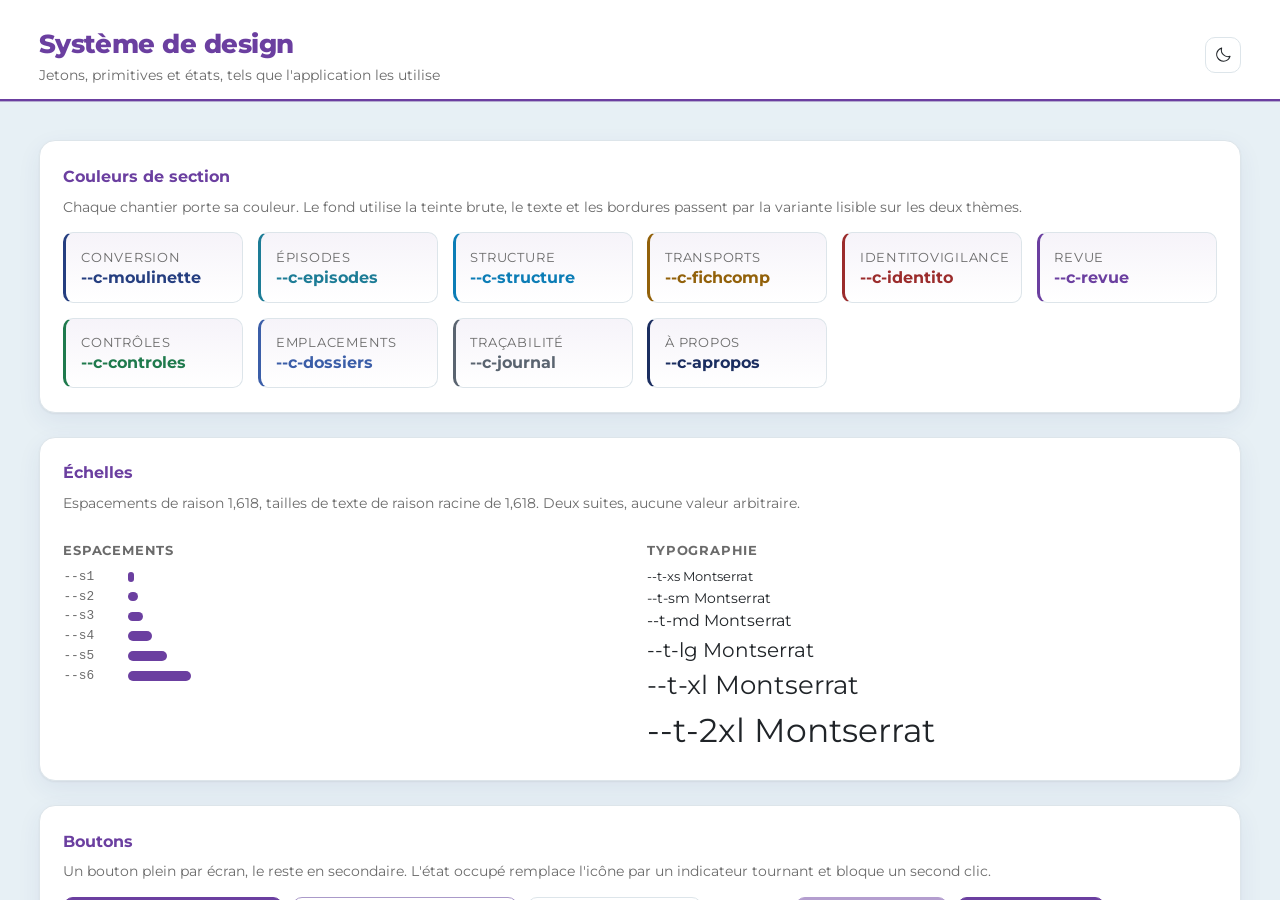
==== web/systeme.html @ 63eab182 "feat(design): design system, living style guide and fresh screenshots - web/systeme.html renders eve" ====
<!DOCTYPE html>
<html lang="fr">

<head>
  <meta charset="UTF-8">
  <meta name="viewport" content="width=device-width, initial-scale=1">
  <title>Système de design - Pinel</title>
  <!--
    Page vivante du système : elle charge les mêmes feuilles de style que
    l'application, jamais une copie. Un composant qui change ici a changé pour
    de bon, et un écart se voit tout de suite. Elle n'est liée depuis aucun
    écran : c'est une référence pour qui travaille sur l'interface.
  -->
  <link rel="stylesheet" href="fonts/fonts.css">
  <link rel="stylesheet" href="css/jetons.css">
  <link rel="stylesheet" href="css/mise-en-page.css">
  <link rel="stylesheet" href="css/composants.css">
  <link rel="stylesheet" href="css/accents.css">
  <link rel="stylesheet" href="css/accessibilite.css">
  <link rel="icon" href="icons/favicon.png">
  <script src="js/theme.js"></script>
</head>

<body>
  <div class="app" data-accent="revue">
    <main class="main" id="contenu-principal" tabindex="-1">
      <header class="topbar">
        <div>
          <h2>Système de design</h2>
          <p>Jetons, primitives et états, tels que l'application les utilise</p>
        </div>
        <div class="spacer"></div>
        <button class="icon-btn" id="btn-theme" type="button" aria-label="Changer de thème"><span class="i" data-icon="moon"></span></button>
      </header>

      <section class="view stack">
        <div class="card">
          <h3>Couleurs de section</h3>
          <p class="hint">Chaque chantier porte sa couleur. Le fond utilise la teinte brute, le texte et les bordures passent par la variante lisible sur les deux thèmes.</p>
          <div class="grid cols-4" id="palette"></div>
        </div>

        <div class="card">
          <h3>Échelles</h3>
          <p class="hint">Espacements de raison 1,618, tailles de texte de raison racine de 1,618. Deux suites, aucune valeur arbitraire.</p>
          <div class="grid cols-2">
            <div id="espacements"></div>
            <div id="typographie"></div>
          </div>
        </div>

        <div class="card">
          <h3>Boutons</h3>
          <p class="hint">Un bouton plein par écran, le reste en secondaire. L'état occupé remplace l'icône par un indicateur tournant et bloque un second clic.</p>
          <div class="row">
            <button class="btn" type="button"><span class="i" data-icon="lightning"></span> Action principale</button>
            <button class="btn secondary" type="button"><span class="i" data-icon="magnifying-glass"></span> Action secondaire</button>
            <button class="btn ghost" type="button">Action discrète</button>
            <button class="btn small" type="button">Petite</button>
            <button class="btn" type="button" disabled>Indisponible</button>
            <button class="btn" type="button" aria-busy="true" disabled><span class="i" data-icon="lightning"></span> En cours</button>
            <button class="icon-btn" type="button" aria-label="Exemple"><span class="i" data-icon="sun"></span></button>
          </div>
        </div>

        <div class="card">
          <h3>Champs</h3>
          <p class="hint">Une étiquette au-dessus de sa saisie, la saisie prend la largeur offerte. Aucune largeur posée au cas par cas.</p>
          <div class="grid cols-3">
            <div class="field">
              <label class="field-label" for="demo-texte">Texte</label>
              <input type="text" id="demo-texte" placeholder="Exemple">
            </div>
            <div class="field">
              <label class="field-label" for="demo-liste">Liste</label>
              <select id="demo-liste"><option>Premier choix</option><option>Second choix</option></select>
            </div>
            <div class="field">
              <label class="field-label" for="demo-nombre">Nombre</label>
              <input type="number" id="demo-nombre" class="narrow" value="0" min="0">
            </div>
          </div>
          <div class="row mt-3">
            <label class="check"><input type="checkbox" checked> Case cochée</label>
            <label class="check"><input type="checkbox"> Case décochée</label>
          </div>
        </div>

        <div class="card">
          <h3>Compteurs</h3>
          <div class="grid cols-4" id="kpi-demo"></div>
        </div>

        <div class="card">
          <h3>Tableau</h3>
          <p class="hint">En-tête collant, hauteur bornée, chiffres alignés à droite en chasse fixe.</p>
          <div class="table-wrap">
            <table>
              <thead><tr><th>Format</th><th>État</th><th class="num">Lignes</th><th>Chemin</th></tr></thead>
              <tbody>
                <tr><td>RPS</td><td><span class="badge ok">reconnu</span></td><td class="num">5 089</td><td class="path">D:\PMSI\M09\rps.txt</td></tr>
                <tr><td>RAA</td><td><span class="badge ok">reconnu</span></td><td class="num">89 505</td><td class="path">D:\PMSI\M09\raa.txt</td></tr>
                <tr><td>INCONNU</td><td><span class="badge warn">non reconnu</span></td><td class="num">142</td><td class="path">D:\PMSI\M09\divers.txt</td></tr>
              </tbody>
            </table>
          </div>
        </div>

        <div class="card">
          <h3>Messages</h3>
          <div class="stack">
            <div class="note">Information : ce que l'application vient de faire, ou ce qu'elle attend.</div>
            <div class="note warn">Avertissement : la transmission passera, mais quelque chose mérite un regard.</div>
            <div class="empty">État vide : ce qui manque, et le geste qui le remplit.</div>
          </div>
          <div class="row mt-3">
            <button class="btn secondary" id="btn-toast" type="button">Notification</button>
            <button class="btn ghost" id="btn-toast-erreur" type="button">Notification d'erreur</button>
          </div>
        </div>
      </section>
    </main>
  </div>

  <div class="toast" id="toast" role="status" aria-live="polite" hidden></div>

  <script src="js/core-dom.js"></script>
  <script>
    (function () {
      'use strict';
      var dom = window.Pinel.dom;

      var SECTIONS = [
        ['moulinette', 'Conversion'], ['episodes', 'Épisodes'], ['structure', 'Structure'],
        ['fichcomp', 'Transports'], ['identito', 'Identitovigilance'], ['revue', 'Revue'],
        ['controles', 'Contrôles'], ['dossiers', 'Emplacements'], ['journal', 'Traçabilité'], ['apropos', 'À propos']
      ];

      document.getElementById('palette').innerHTML = SECTIONS.map(function (s) {
        return '<div class="kpi" style="border-left-color: var(--c-' + s[0] + ')">' +
          '<div class="label">' + s[1] + '</div>' +
          '<div class="value" style="color: var(--c-' + s[0] + '-ink); font-size: var(--t-md)">--c-' + s[0] + '</div></div>';
      }).join('');

      document.getElementById('espacements').innerHTML = '<p class="field-label">Espacements</p>' +
        [1, 2, 3, 4, 5, 6].map(function (n) {
          return '<div class="row"><span class="path" style="width:3.5rem">--s' + n + '</span>' +
            '<span style="height:.6rem;width:var(--s' + n + ');background:var(--accent);border-radius:99px"></span></div>';
        }).join('');

      document.getElementById('typographie').innerHTML = '<p class="field-label">Typographie</p>' +
        ['xs', 'sm', 'md', 'lg', 'xl', '2xl'].map(function (t) {
          return '<div style="font-size:var(--t-' + t + ')">--t-' + t + ' Montserrat</div>';
        }).join('');

      dom.kpis('kpi-demo', [['Fichiers', 12], ['Lignes lues', '89 505'], ['IPP uniques', '5 210'], ['Conflits', 0]]);

      document.getElementById('btn-toast').addEventListener('click', function () {
        dom.toast('Traitement terminé : 89 505 lignes.');
      });
      document.getElementById('btn-toast-erreur').addEventListener('click', function () {
        dom.toast('Erreur : service local injoignable.', 'error');
      });

      dom.els('[data-icon]').forEach(function (node) { dom.paintIcon(node, node.getAttribute('data-icon')); });
      window.Pinel.theme.wire();
    })();
  </script>
</body>

</html>
---- web/fonts/fonts.css ----
/* latin-ext */
@font-face {
  font-family: 'Montserrat';
  font-style: normal;
  font-weight: 400;
  font-display: swap;
  src: url(montserrat-1e82e2bf.woff2) format('woff2');
  unicode-range: U+0100-02BA, U+02BD-02C5, U+02C7-02CC, U+02CE-02D7, U+02DD-02FF, U+0304, U+0308, U+0329, U+1D00-1DBF, U+1E00-1E9F, U+1EF2-1EFF, U+2020, U+20A0-20AB, U+20AD-20C0, U+2113, U+2C60-2C7F, U+A720-A7FF;
}
/* latin */
@font-face {
  font-family: 'Montserrat';
  font-style: normal;
  font-weight: 400;
  font-display: swap;
  src: url(montserrat-49e242af.woff2) format('woff2');
  unicode-range: U+0000-00FF, U+0131, U+0152-0153, U+02BB-02BC, U+02C6, U+02DA, U+02DC, U+0304, U+0308, U+0329, U+2000-206F, U+20AC, U+2122, U+2191, U+2193, U+2212, U+2215, U+FEFF, U+FFFD;
}
/* latin-ext */
@font-face {
  font-family: 'Montserrat';
  font-style: normal;
  font-weight: 500;
  font-display: swap;
  src: url(montserrat-1e82e2bf.woff2) format('woff2');
  unicode-range: U+0100-02BA, U+02BD-02C5, U+02C7-02CC, U+02CE-02D7, U+02DD-02FF, U+0304, U+0308, U+0329, U+1D00-1DBF, U+1E00-1E9F, U+1EF2-1EFF, U+2020, U+20A0-20AB, U+20AD-20C0, U+2113, U+2C60-2C7F, U+A720-A7FF;
}
/* latin */
@font-face {
  font-family: 'Montserrat';
  font-style: normal;
  font-weight: 500;
  font-display: swap;
  src: url(montserrat-49e242af.woff2) format('woff2');
  unicode-range: U+0000-00FF, U+0131, U+0152-0153, U+02BB-02BC, U+02C6, U+02DA, U+02DC, U+0304, U+0308, U+0329, U+2000-206F, U+20AC, U+2122, U+2191, U+2193, U+2212, U+2215, U+FEFF, U+FFFD;
}
/* latin-ext */
@font-face {
  font-family: 'Montserrat';
  font-style: normal;
  font-weight: 600;
  font-display: swap;
  src: url(montserrat-1e82e2bf.woff2) format('woff2');
  unicode-range: U+0100-02BA, U+02BD-02C5, U+02C7-02CC, U+02CE-02D7, U+02DD-02FF, U+0304, U+0308, U+0329, U+1D00-1DBF, U+1E00-1E9F, U+1EF2-1EFF, U+2020, U+20A0-20AB, U+20AD-20C0, U+2113, U+2C60-2C7F, U+A720-A7FF;
}
/* latin */
@font-face {
  font-family: 'Montserrat';
  font-style: normal;
  font-weight: 600;
  font-display: swap;
  src: url(montserrat-49e242af.woff2) format('woff2');
  unicode-range: U+0000-00FF, U+0131, U+0152-0153, U+02BB-02BC, U+02C6, U+02DA, U+02DC, U+0304, U+0308, U+0329, U+2000-206F, U+20AC, U+2122, U+2191, U+2193, U+2212, U+2215, U+FEFF, U+FFFD;
}
/* latin-ext */
@font-face {
  font-family: 'Montserrat';
  font-style: normal;
  font-weight: 700;
  font-display: swap;
  src: url(montserrat-1e82e2bf.woff2) format('woff2');
  unicode-range: U+0100-02BA, U+02BD-02C5, U+02C7-02CC, U+02CE-02D7, U+02DD-02FF, U+0304, U+0308, U+0329, U+1D00-1DBF, U+1E00-1E9F, U+1EF2-1EFF, U+2020, U+20A0-20AB, U+20AD-20C0, U+2113, U+2C60-2C7F, U+A720-A7FF;
}
/* latin */
@font-face {
  font-family: 'Montserrat';
  font-style: normal;
  font-weight: 700;
  font-display: swap;
  src: url(montserrat-49e242af.woff2) format('woff2');
  unicode-range: U+0000-00FF, U+0131, U+0152-0153, U+02BB-02BC, U+02C6, U+02DA, U+02DC, U+0304, U+0308, U+0329, U+2000-206F, U+20AC, U+2122, U+2191, U+2193, U+2212, U+2215, U+FEFF, U+FFFD;
}
/* latin-ext */
@font-face {
  font-family: 'Montserrat';
  font-style: normal;
  font-weight: 800;
  font-display: swap;
  src: url(montserrat-1e82e2bf.woff2) format('woff2');
  unicode-range: U+0100-02BA, U+02BD-02C5, U+02C7-02CC, U+02CE-02D7, U+02DD-02FF, U+0304, U+0308, U+0329, U+1D00-1DBF, U+1E00-1E9F, U+1EF2-1EFF, U+2020, U+20A0-20AB, U+20AD-20C0, U+2113, U+2C60-2C7F, U+A720-A7FF;
}
/* latin */
@font-face {
  font-family: 'Montserrat';
  font-style: normal;
  font-weight: 800;
  font-display: swap;
  src: url(montserrat-49e242af.woff2) format('woff2');
  unicode-range: U+0000-00FF, U+0131, U+0152-0153, U+02BB-02BC, U+02C6, U+02DA, U+02DC, U+0304, U+0308, U+0329, U+2000-206F, U+20AC, U+2122, U+2191, U+2193, U+2212, U+2215, U+FEFF, U+FFFD;
}
---- web/css/jetons.css ----
/*
 * Pinel - jetons de conception (couleurs, espacements, typographie).
 *
 * Aucun framework, aucun CDN : tout est servi depuis le poste, exigence des
 * stations DIM sans accès internet. Les espacements suivent une progression
 * fondée sur le nombre d'or (1,618), la typographie est Montserrat, en une
 * seule famille, avec des chiffres tabulaires pour les valeurs.
 *
 * Les couleurs de texte qui doivent rester lisibles sur les deux thèmes
 * (clair et sombre) passent par une variante "-ink", vérifiée au ratio de
 * contraste WCAG AA. La variante de base reste inchangée : elle sert aux
 * fonds (boutons, badges), la variante "-ink" sert au texte et aux bordures
 * porteuses de sens.
 */

:root {
  /* Palette relevée sur le site institutionnel du GHT Psy Sud Paris :
     bleu #253E80, bleu clair #0C7DB6, teal #1D7C96, fond bleuté #E7F0F5,
     texte #202428, ocre #FCC764. */
  --navy: #253e80;
  --navy-dark: #1b2e60;
  --teal: #1d7c96;
  --sky: #0c7db6;
  --ocre: #fcc764;
  --warning: #92610a;
  --ink: #202428;
  --muted: #6b6b6b;
  --line: #dde5ea;
  --surface: #ffffff;
  --canvas: #e7f0f5;
  --shadow: 0 1px 2px rgba(32, 36, 40, .06), 0 8px 24px rgba(37, 62, 128, .07);

  /* Bordure des champs de saisie, distincte du filet --line : un champ a
     besoin d'un contour repérable (ratio non textuel >= 3:1) même quand rien
     ne le distingue par la couleur de fond. */
  --field-border: #748290;

  /* Couleur d'anneau de focus, unique pour toute l'application : un repère
     stable aide plus qu'un anneau qui change de teinte à chaque écran. */
  --focus: var(--teal-ink);

  /* La notification (toast) garde le même contraste fort quel que soit le
     thème de la page : elle ne suit pas --ink/--canvas. */
  --toast-bg: #202428;
  --toast-ink: #e7f0f5;
  --toast-ok: #7fd1c4;
  --toast-error: #f5a3a3;

  /* Variantes "-ink" des couleurs de statut générique, indépendantes des
     couleurs de section. --teal-ink est assombri par rapport à --teal : sur
     le fond teinté d'un badge, --teal brut ne tient que 4,00:1. */
  --teal-ink: #196980;
  --warning-ink: #835709;

  /* Échelle d'espacement, raison phi. */
  --s1: 0.35rem;
  --s2: 0.57rem;
  --s3: 0.92rem;
  --s4: 1.49rem;
  --s5: 2.41rem;
  --s6: 3.90rem;

  /* Échelle typographique, raison racine de phi, calée sur 16 px de texte
     courant. Elle partait de 0,72 rem, soit 11,5 px sur les mentions, les
     chemins et les en-têtes de tableau : trop fin pour une station de travail
     hospitalière, où l'on lit des colonnes de chiffres toute la journée. */
  --t-xs: 0.80rem;
  --t-sm: 0.89rem;
  --t-md: 1.00rem;
  --t-lg: 1.27rem;
  --t-xl: 1.62rem;
  --t-2xl: 2.06rem;

  /* Pile à chasse fixe des chemins, du journal et des identifiants : polices
     système Windows, présentes sur tout poste du GHT, rien à embarquer. */
  --font-mono: Consolas, "Cascadia Mono", "Courier New", monospace;

  --ease-out: cubic-bezier(.2, .8, .2, 1);
  --dur: .18s;

  --radius: 10px;
  --radius-lg: 16px;
  --sidebar: 16.2rem;

  /* Une couleur par chantier : la barre de titre, les icônes de navigation
     et les compteurs prennent la teinte de la section ouverte, ce qui situe
     l'utilisateur d'un coup d'œil. */
  --c-moulinette: #253e80;
  --c-episodes: #1d7c96;
  --c-structure: #0c7db6;
  --c-fichcomp: #92610a;
  --c-identito: #9b2c2c;
  --c-revue: #6b3fa0;
  --c-controles: #1f7a4d;
  --c-dossiers: #3b5ea8;
  --c-journal: #5a6470;
  --c-apropos: #1b2e60;
  --accent: var(--c-moulinette);

  /* Variantes "-ink" des couleurs de section : en thème clair elles valent
     la couleur brute (déjà conforme), en thème sombre elles sont éclaircies
     ci-dessous pour rester lisibles sur un fond sombre. */
  --c-moulinette-ink: var(--c-moulinette);
  --c-episodes-ink: var(--c-episodes);
  --c-structure-ink: var(--c-structure);
  --c-fichcomp-ink: var(--c-fichcomp);
  --c-identito-ink: var(--c-identito);
  --c-revue-ink: var(--c-revue);
  --c-controles-ink: var(--c-controles);
  --c-dossiers-ink: var(--c-dossiers);
  --c-journal-ink: var(--c-journal);
  --c-apropos-ink: var(--c-apropos);
  --accent-ink: var(--c-moulinette-ink);
}

/* Thème : js/theme.js pose data-theme="light" ou "dark" sur <html> avant le
   premier rendu, d'après le choix enregistré ou, à défaut, le réglage du
   système. Un seul bloc de valeurs sombres, jamais dupliqué dans une media
   query. color-scheme laisse le moteur peindre les widgets natifs (case à
   cocher, liste déroulante, barres de défilement) dans le bon thème. */
:root { color-scheme: light; }

:root[data-theme="dark"] {
  color-scheme: dark;
  --ink: #eef1f4;
  --surface: #1c232a;
  --canvas: #12171c;
  --line: #2c343b;
  --muted: #9aa7af;
  --field-border: #70808f;
  --focus: var(--ocre);
  --shadow: 0 1px 2px rgba(0, 0, 0, .5), 0 8px 24px rgba(0, 0, 0, .4);

  --teal-ink: color-mix(in srgb, var(--teal) 74%, white);
  --warning-ink: color-mix(in srgb, var(--warning) 70%, white);

  --c-moulinette-ink: color-mix(in srgb, var(--c-moulinette) 60%, white);
  --c-episodes-ink: color-mix(in srgb, var(--c-episodes) 74%, white);
  --c-structure-ink: color-mix(in srgb, var(--c-structure) 78%, white);
  --c-fichcomp-ink: color-mix(in srgb, var(--c-fichcomp) 70%, white);
  --c-identito-ink: color-mix(in srgb, var(--c-identito) 62%, white);
  --c-revue-ink: color-mix(in srgb, var(--c-revue) 72%, white);
  --c-controles-ink: color-mix(in srgb, var(--c-controles) 74%, white);
  --c-dossiers-ink: color-mix(in srgb, var(--c-dossiers) 70%, white);
  --c-journal-ink: color-mix(in srgb, var(--c-journal) 72%, white);
  --c-apropos-ink: color-mix(in srgb, var(--c-apropos) 56%, white);
}

* { box-sizing: border-box; }

html, body {
  margin: 0;
  height: 100%;
  overflow: hidden;
}

body {
  font-family: Montserrat, "Segoe UI", sans-serif;
  font-size: var(--t-md);
  line-height: 1.55;
  color: var(--ink);
  background: var(--canvas);
  -webkit-font-smoothing: antialiased;
}

.num { font-variant-numeric: tabular-nums; }

code, .mono { font-family: var(--font-mono); font-size: .95em; }
---- web/css/mise-en-page.css ----
/*
 * Pinel - ossature de la page : barre latérale, zone de contenu, écrans.
 */

/* ── Ossature ─────────────────────────────────────────────────────────── */
.app { display: flex; height: 100%; }

.sidebar {
  width: var(--sidebar);
  flex: none;
  background: var(--surface);
  border-right: 1px solid var(--line);
  display: flex;
  flex-direction: column;
}

.brand {
  padding: var(--s4) var(--s4) var(--s3);
  border-bottom: 1px solid var(--line);
}

.brand h1 {
  margin: 0;
  font-size: var(--t-lg);
  font-weight: 800;
  letter-spacing: -.02em;
  color: var(--c-moulinette-ink);
}

.brand p {
  margin: var(--s1) 0 0;
  font-size: var(--t-xs);
  line-height: 1.35;
  color: var(--muted);
}

/* ── Navigation ───────────────────────────────────────────────────────── */
/* .nav-shell est l'élément <nav> (repère de navigation) : il porte le nom
   accessible. .nav, en dessous, porte le rôle tablist et le défilement :
   séparer les deux évite qu'un rôle explicite écrase le repère de navigation
   implicite de <nav>. */
.nav-shell { display: flex; flex-direction: column; flex: 1; min-height: 0; }
.nav { flex: 1; overflow-y: auto; padding: var(--s3) 0; }

.nav-group {
  padding: var(--s3) var(--s4) var(--s1);
  font-size: 0.72rem;
  font-weight: 700;
  letter-spacing: .08em;
  text-transform: uppercase;
  color: var(--muted);
}

.nav-item {
  display: flex;
  align-items: center;
  gap: var(--s2);
  width: 100%;
  min-height: 2.6rem;
  padding: var(--s1) var(--s3);
  border: 0;
  border-left: 3px solid transparent;
  background: none;
  font: inherit;
  font-size: var(--t-sm);
  font-weight: 600;
  line-height: 1.3;
  color: var(--ink);
  text-align: left;
  cursor: pointer;
  transition: background-color var(--dur) ease, color var(--dur) ease;
}

.nav-item:hover { background: var(--canvas); }

/* Le menu défile : un anneau posé à l'extérieur serait rogné par le bord du
   conteneur. On le rentre dans l'entrée. */
.nav-item:focus-visible { outline-offset: -3px; }
.nav-item .badge { margin-left: auto; }

.sidebar-foot {
  padding: var(--s3) var(--s4);
  border-top: 1px solid var(--line);
  display: flex;
  align-items: center;
  gap: var(--s2);
  font-size: var(--t-xs);
  color: var(--muted);
}

.sidebar-foot .spacer { flex: 1; }

/* Bascule de thème : bouton carré, icône seule, nom accessible porté par
   aria-label et tenu à jour par js/theme.js. */
.icon-btn {
  display: inline-flex;
  align-items: center;
  justify-content: center;
  width: 2.25rem;
  height: 2.25rem;
  border: 1px solid var(--line);
  border-radius: var(--radius);
  background: transparent;
  color: var(--ink);
  cursor: pointer;
  transition: background-color var(--dur) ease;
}

.icon-btn:hover { background: var(--canvas); }

/* ── Contenu ──────────────────────────────────────────────────────────── */
.main { flex: 1; display: flex; flex-direction: column; min-width: 0; }

.topbar {
  display: flex;
  align-items: center;
  gap: var(--s3);
  padding: var(--s4) var(--s5) var(--s3);
  border-bottom: 1px solid var(--line);
  background: var(--surface);
}

.topbar h2 { margin: 0; font-size: var(--t-xl); font-weight: 800; letter-spacing: -.02em; }
.topbar p { margin: 0; font-size: var(--t-sm); color: var(--muted); }
.topbar .spacer { flex: 1; }

.view { flex: 1; overflow-y: auto; padding: var(--s5); }
.view[hidden] { display: none; }

/* Entrée d'écran : léger fondu montant, coupé par accessibilite.css pour qui
   a demandé moins de mouvement. */
.view:not([hidden]) { animation: view-in .22s var(--ease-out); }

@keyframes view-in { from { opacity: 0; transform: translateY(.35rem); } }

.stack > * + * { margin-top: var(--s4); }

/* ── Fenêtre étroite (poste en demi-écran, écran 1280 px) ─────────────── */
@media (max-width: 64rem) {
  :root { --sidebar: 14rem; }
  .topbar { padding: var(--s3) var(--s4); }
  .view { padding: var(--s4); }
}
---- web/css/composants.css ----
/*
 * Pinel - composants réutilisables : cartes, boutons, champs, tableaux,
 * badges, notification. Les transitions sont courtes (150 ms) et
 * désactivées globalement pour qui préfère moins de mouvement, voir
 * accessibilite.css.
 */

/* ── Cartes et grilles ────────────────────────────────────────────────── */
.card {
  background: var(--surface);
  border: 1px solid var(--line);
  border-radius: var(--radius-lg);
  box-shadow: var(--shadow);
  padding: var(--s4);
}

.card h3 {
  margin: 0 0 var(--s1);
  font-size: var(--t-md);
  font-weight: 700;
  color: var(--accent-ink);
}

.card .hint { margin: 0 0 var(--s3); font-size: var(--t-sm); color: var(--muted); }

.grid { display: grid; gap: var(--s3); }
.grid.cols-2 { grid-template-columns: repeat(auto-fit, minmax(20rem, 1fr)); }
.grid.cols-4 { grid-template-columns: repeat(auto-fit, minmax(11rem, 1fr)); }

/* La bordure générale est posée AVANT le filet gauche : la propriété
   raccourcie "border" écrase tout "border-left" déclaré plus haut. */
.kpi {
  border: 1px solid var(--line);
  border-left: 3px solid var(--accent);
  background: linear-gradient(180deg, color-mix(in srgb, var(--accent) 6%, var(--surface)), var(--surface));
  border-radius: var(--radius);
  padding: var(--s3);
}

.kpi .label { font-size: var(--t-xs); text-transform: uppercase; letter-spacing: .06em; color: var(--muted); }
.kpi .value { font-variant-numeric: tabular-nums; font-size: var(--t-2xl); font-weight: 700; line-height: 1.2; color: var(--accent-ink); }

/* ── Contrôles ────────────────────────────────────────────────────────── */
.btn {
  display: inline-flex;
  align-items: center;
  gap: var(--s2);
  min-height: 2.75rem;
  padding: var(--s2) var(--s4);
  border: 1px solid var(--accent);
  border-radius: var(--radius);
  background: var(--accent);
  color: #fff;
  font: inherit;
  font-weight: 600;
  cursor: pointer;
  transition: background-color var(--dur) ease, border-color var(--dur) ease, transform var(--dur) var(--ease-out);
}

.btn:hover { background: color-mix(in srgb, var(--accent) 82%, #000); border-color: transparent; }
.btn:active { transform: scale(.98); }
.btn[disabled] { opacity: .5; cursor: not-allowed; }

/* Traitement en cours : api.guard pose aria-busy et désactive le bouton le
   temps de l'appel, ce qui empêche un double clic de lancer deux lots. */
.btn[aria-busy="true"] { opacity: 1; cursor: progress; }
.btn[aria-busy="true"] .i {
  -webkit-mask-image: url("../icons/circle-notch.svg") !important;
  mask-image: url("../icons/circle-notch.svg") !important;
  animation: spin .8s linear infinite;
}

@keyframes spin { to { transform: rotate(360deg); } }

.btn.secondary {
  background: transparent;
  color: var(--accent-ink);
  border-color: color-mix(in srgb, var(--accent-ink) 45%, var(--line));
}

.btn.secondary:hover { background: color-mix(in srgb, var(--accent) 10%, transparent); }
.btn.ghost { background: transparent; border-color: var(--line); color: var(--ink); }
.btn.ghost:hover { background: var(--canvas); }
.btn.small { min-height: 2.25rem; padding: var(--s1) var(--s3); font-size: var(--t-sm); }

.row { display: flex; flex-wrap: wrap; gap: var(--s2); align-items: center; }

label.check { display: inline-flex; align-items: center; gap: var(--s2); font-size: var(--t-sm); cursor: pointer; }

input[type="checkbox"] { width: 1.1rem; height: 1.1rem; accent-color: var(--accent); cursor: pointer; }

/* ── Champ de formulaire ───────────────────────────────────────────────
   Un champ est une etiquette au-dessus de sa saisie, et la saisie occupe la
   largeur offerte. Poser la largeur au cas par cas, en style en ligne, donnait
   des colonnes de largeurs differentes dans une meme grille. */
.field { display: flex; flex-direction: column; gap: var(--s1); min-width: 0; }
.field input, .field select, .field textarea { width: 100%; }
.field .hint { margin: var(--s1) 0 0; font-size: var(--t-xs); color: var(--muted); }

.field-label {
  display: block;
  margin-bottom: var(--s1);
  font-size: var(--t-xs);
  font-weight: 700;
  text-transform: uppercase;
  letter-spacing: .06em;
  color: var(--muted);
}

input[type="text"], input[type="number"], select {
  min-height: 2.75rem;
  padding: var(--s2) var(--s3);
  border: 1px solid var(--field-border);
  border-radius: var(--radius);
  background: var(--surface);
  color: var(--ink);
  font: inherit;
  min-width: 0;
  transition: border-color var(--dur) ease;
}

input[type="text"]:hover, input[type="number"]:hover, select:hover { border-color: var(--accent-ink); }
input.narrow { width: 5rem; }

/* ── Tableaux ─────────────────────────────────────────────────────────── */
/* Le conteneur défile dans les deux sens et borne sa hauteur : l'en-tête
   collant reste visible sur les 200 lignes d'anomalies d'un lot. */
.table-wrap { overflow: auto; max-height: 34rem; border: 1px solid var(--line); border-radius: var(--radius); }

table { width: 100%; border-collapse: collapse; font-size: var(--t-sm); }

th, td { padding: var(--s2) var(--s3); text-align: left; border-bottom: 1px solid var(--line); }

th {
  position: sticky;
  top: 0;
  z-index: 1;
  background: var(--canvas);
  font-size: var(--t-xs);
  text-transform: uppercase;
  letter-spacing: .06em;
  color: var(--muted);
}

tbody tr:last-child td { border-bottom: 0; }
tbody tr:not(:has(.empty)):hover { background: color-mix(in srgb, var(--accent) 5%, transparent); }
td.num, th.num { text-align: right; font-variant-numeric: tabular-nums; }

/* ── Éléments d'état ──────────────────────────────────────────────────── */
.badge {
  display: inline-block;
  padding: .1rem var(--s2);
  border-radius: 999px;
  background: var(--canvas);
  border: 1px solid var(--line);
  font-variant-numeric: tabular-nums;
  font-size: var(--t-xs);
}

.badge.ok { background: color-mix(in srgb, var(--teal) 14%, transparent); border-color: transparent; color: var(--teal-ink); }
.badge.warn { background: color-mix(in srgb, var(--warning) 16%, transparent); border-color: transparent; color: var(--warning-ink); }

.empty { padding: var(--s5); text-align: center; color: var(--muted); font-size: var(--t-sm); }

.note {
  border-left: 3px solid var(--teal);
  padding: var(--s2) var(--s3);
  background: color-mix(in srgb, var(--teal) 7%, transparent);
  border-radius: 0 var(--radius) var(--radius) 0;
  font-size: var(--t-sm);
}

.note.warn { border-left-color: var(--warning); background: color-mix(in srgb, var(--warning) 9%, transparent); }

.path { font-family: var(--font-mono); font-size: var(--t-xs); word-break: break-all; color: var(--muted); }

.log {
  font-family: var(--font-mono);
  font-size: var(--t-xs);
  background: var(--canvas);
  border: 1px solid var(--line);
  border-radius: var(--radius);
  padding: var(--s3);
  max-height: 16rem;
  overflow-y: auto;
  white-space: pre-wrap;
}

/* ── Attribution repliable (écran À propos) ──────────────────────────── */
.disclosure { border: 1px solid var(--line); border-radius: var(--radius); padding: var(--s2) var(--s3); }
.disclosure summary { cursor: pointer; font-weight: 600; }
.disclosure summary:focus-visible { outline-offset: 4px; }

.license-text {
  margin: var(--s3) 0 0;
  padding: var(--s3);
  background: var(--canvas);
  border: 1px solid var(--line);
  border-radius: var(--radius);
  font-family: var(--font-mono);
  font-size: var(--t-xs);
  line-height: 1.6;
  max-height: 22rem;
  overflow-y: auto;
  white-space: pre-wrap;
}

/* ── Icônes Phosphor (regular), SVG servis en masque et colorés par
   currentColor : nets à toute densité d'écran. Voir tools/vendor_assets.py. */
.i {
  display: inline-block;
  width: 1.15rem;
  height: 1.15rem;
  flex: none;
  background-color: currentColor;
  -webkit-mask-repeat: no-repeat;
  mask-repeat: no-repeat;
  -webkit-mask-position: center;
  mask-position: center;
  -webkit-mask-size: contain;
  mask-size: contain;
}

/* ── Notification ─────────────────────────────────────────────────────── */
.toast {
  position: fixed;
  right: var(--s4);
  bottom: var(--s4);
  z-index: 50;
  display: flex;
  align-items: flex-start;
  gap: var(--s2);
  max-width: 28rem;
  padding: var(--s3) var(--s4);
  border-radius: var(--radius);
  border-left: 4px solid var(--toast-ok);
  background: var(--toast-bg);
  color: var(--toast-ink);
  box-shadow: var(--shadow);
  font-size: var(--t-sm);
  animation: toast-in .24s var(--ease-out);
}

.toast .i { margin-top: .15rem; color: var(--toast-ok); }
.toast.error { border-left-color: var(--toast-error); }
.toast.error .i { color: var(--toast-error); }
.toast[hidden] { display: none; }

@keyframes toast-in { from { opacity: 0; transform: translateY(.5rem); } }

/* ── Utilitaires ──────────────────────────────────────────────────────
   Trois seulement, et pas un de plus : une classe utilitaire par besoin reel,
   sinon la feuille devient un second langage a apprendre. */
.mt-3 { margin-top: var(--s3); }
.align-end { text-align: right; }
.grid.cols-3 { grid-template-columns: repeat(auto-fit, minmax(14rem, 1fr)); }
---- web/css/accents.css ----
/*
 * Pinel - couleur de section : chaque chantier (moulinette, épisodes,
 * structure...) colore la barre de titre, l'icône active et les valeurs
 * chiffrées, ce qui situe l'utilisateur d'un coup d'œil.
 *
 * --accent sert aux fonds pleins (boutons), --accent-ink sert au texte et
 * aux bordures : la variante "-ink" est celle qui change en thème sombre,
 * voir jetons.css.
 */
.app[data-accent="moulinette"] { --accent: var(--c-moulinette); --accent-ink: var(--c-moulinette-ink); }
.app[data-accent="episodes"]   { --accent: var(--c-episodes);   --accent-ink: var(--c-episodes-ink); }
.app[data-accent="structure"]  { --accent: var(--c-structure);  --accent-ink: var(--c-structure-ink); }
.app[data-accent="fichcomp"]   { --accent: var(--c-fichcomp);   --accent-ink: var(--c-fichcomp-ink); }
.app[data-accent="identito"]   { --accent: var(--c-identito);   --accent-ink: var(--c-identito-ink); }
.app[data-accent="revue"]      { --accent: var(--c-revue);      --accent-ink: var(--c-revue-ink); }
.app[data-accent="controles"]  { --accent: var(--c-controles);  --accent-ink: var(--c-controles-ink); }
.app[data-accent="dossiers"]   { --accent: var(--c-dossiers);   --accent-ink: var(--c-dossiers-ink); }
.app[data-accent="journal"]    { --accent: var(--c-journal);    --accent-ink: var(--c-journal-ink); }
.app[data-accent="apropos"]    { --accent: var(--c-apropos);    --accent-ink: var(--c-apropos-ink); }

/* Chaque entrée de navigation garde sa couleur, active ou non : la pastille
   reste un repère graphique (contraste non textuel >= 3:1). Elle passe par
   la variante -ink, sans quoi le bleu marine de la conversion disparaît sur
   le fond sombre. */
.nav-item[data-view="moulinette"] .chip { color: var(--c-moulinette-ink); }
.nav-item[data-view="episodes"] .chip   { color: var(--c-episodes-ink); }
.nav-item[data-view="structure"] .chip  { color: var(--c-structure-ink); }
.nav-item[data-view="fichcomp"] .chip   { color: var(--c-fichcomp-ink); }
.nav-item[data-view="identito"] .chip   { color: var(--c-identito-ink); }
.nav-item[data-view="revue"] .chip      { color: var(--c-revue-ink); }
.nav-item[data-view="controles"] .chip  { color: var(--c-controles-ink); }
.nav-item[data-view="dossiers"] .chip   { color: var(--c-dossiers-ink); }
.nav-item[data-view="journal"] .chip    { color: var(--c-journal-ink); }
.nav-item[data-view="apropos"] .chip    { color: var(--c-apropos-ink); }

/* Entrée active : navigation.js pose aria-selected (patron ARIA tabs), c'est
   donc lui que le style lit. Un sélecteur sur un attribut que personne ne
   pose ne marque jamais rien. */
.nav-item[aria-selected="true"] {
  border-left-color: var(--accent-ink);
  color: var(--accent-ink);
  background: color-mix(in srgb, var(--accent) 12%, transparent);
}

/* Filet de couleur sous la barre de titre. */
.topbar { border-bottom-color: color-mix(in srgb, var(--accent) 35%, var(--line)); box-shadow: inset 0 -3px 0 -1px var(--accent); }
.topbar h2 { color: var(--accent-ink); }

.note { border-left-color: var(--accent); background: color-mix(in srgb, var(--accent) 8%, transparent); }

/* ── Pastille d'icône de navigation ───────────────────────────────────── */
.chip {
  display: inline-flex;
  align-items: center;
  justify-content: center;
  width: 1.9rem;
  height: 1.9rem;
  flex: none;
  border-radius: 8px;
  background: color-mix(in srgb, currentColor 12%, transparent);
  transition: background-color var(--dur) ease;
}

.nav-item .chip .i { width: 1.15rem; height: 1.15rem; }
.nav-item[aria-selected="true"] .chip { background: color-mix(in srgb, currentColor 22%, transparent); }
---- web/css/accessibilite.css ----
/*
 * Pinel - accessibilité transverse : contenu réservé aux lecteurs d'écran,
 * anneau de focus visible sur tout élément interactif, et repli complet du
 * mouvement pour qui l'a désactivé au niveau du système.
 *
 * Chargée en dernier : ses règles priment sur les couleurs et transitions
 * posées par composants.css et accents.css.
 */

/* ── Contenu réservé aux lecteurs d'écran ────────────────────────────── */
.sr-only {
  position: absolute;
  width: 1px;
  height: 1px;
  padding: 0;
  margin: -1px;
  overflow: hidden;
  clip: rect(0, 0, 0, 0);
  white-space: nowrap;
  border: 0;
}

/* ── Lien d'évitement, premier élément atteignable au clavier ──────────── */
.skip-link {
  position: fixed;
  top: var(--s2);
  left: var(--s2);
  z-index: 100;
  padding: var(--s2) var(--s3);
  border-radius: var(--radius);
  background: var(--ink);
  color: var(--canvas);
  font-weight: 700;
  text-decoration: none;
}

.skip-link:not(:focus) {
  position: absolute;
  width: 1px;
  height: 1px;
  padding: 0;
  margin: -1px;
  overflow: hidden;
  clip: rect(0, 0, 0, 0);
  white-space: nowrap;
  border: 0;
}

/* ── Anneau de focus, visible sur tout ce qui reçoit le clavier ────────── */
a:focus-visible,
button:focus-visible,
input:focus-visible,
select:focus-visible,
summary:focus-visible,
[tabindex]:focus-visible {
  outline: 3px solid var(--focus);
  outline-offset: 2px;
}

/* ── Repli complet du mouvement ─────────────────────────────────────────
   Après un test volontaire (transitions désactivées puis navigateur ouvert
   avec l'émulation "prefers-reduced-motion: reduce"), seuls le survol des
   boutons, des champs et le défilement fluide des écrans changent : aucune
   animation en boucle n'est utilisée dans l'application. */
@media (prefers-reduced-motion: reduce) {
  *, *::before, *::after {
    animation-duration: 0.001ms !important;
    animation-iteration-count: 1 !important;
    transition-duration: 0.001ms !important;
    scroll-behavior: auto !important;
  }
}

@media (prefers-reduced-motion: no-preference) {
  .view { scroll-behavior: smooth; }
}
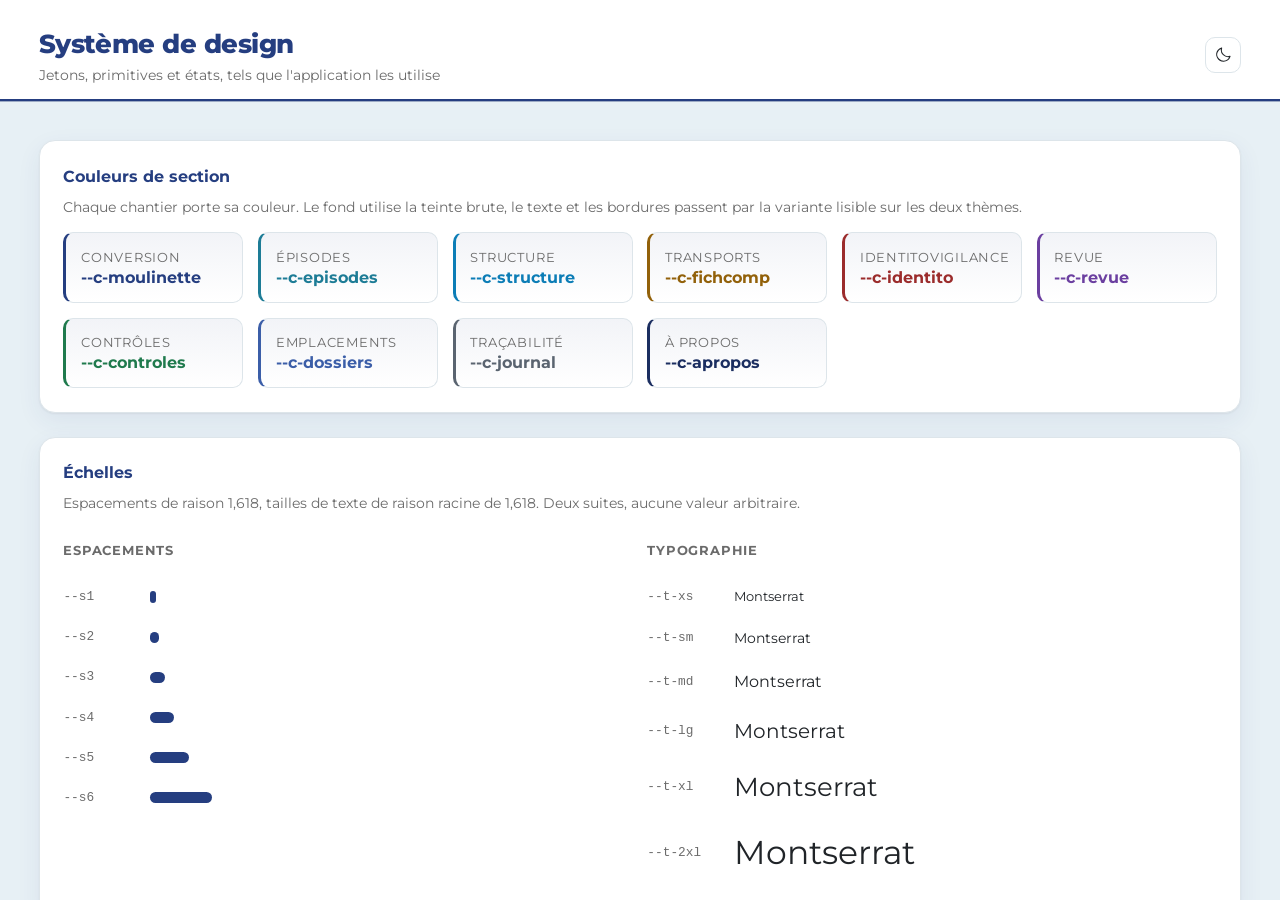
==== commit 1d0659f8: "fix(design): the style guide follows its own rule, no inline styles The page that states 'no hard va" ====
--- a/web/systeme.html
+++ b/web/systeme.html
@@ -17,12 +17,13 @@
   <link rel="stylesheet" href="css/composants.css">
   <link rel="stylesheet" href="css/accents.css">
   <link rel="stylesheet" href="css/accessibilite.css">
+  <link rel="stylesheet" href="css/systeme.css">
   <link rel="icon" href="icons/favicon.png">
   <script src="js/theme.js"></script>
 </head>
 
 <body>
-  <div class="app" data-accent="revue">
+  <div class="app" data-accent="moulinette">
     <main class="main" id="contenu-principal" tabindex="-1">
       <header class="topbar">
         <div>
@@ -137,21 +138,22 @@
       ];
 
       document.getElementById('palette').innerHTML = SECTIONS.map(function (s) {
-        return '<div class="kpi" style="border-left-color: var(--c-' + s[0] + ')">' +
+        return '<div class="kpi swatch" data-section="' + s[0] + '">' +
           '<div class="label">' + s[1] + '</div>' +
-          '<div class="value" style="color: var(--c-' + s[0] + '-ink); font-size: var(--t-md)">--c-' + s[0] + '</div></div>';
+          '<div class="value">--c-' + s[0] + '</div></div>';
       }).join('');
 
       document.getElementById('espacements').innerHTML = '<p class="field-label">Espacements</p>' +
-        [1, 2, 3, 4, 5, 6].map(function (n) {
-          return '<div class="row"><span class="path" style="width:3.5rem">--s' + n + '</span>' +
-            '<span style="height:.6rem;width:var(--s' + n + ');background:var(--accent);border-radius:99px"></span></div>';
-        }).join('');
+        '<div class="echelle">' + [1, 2, 3, 4, 5, 6].map(function (n) {
+          return '<div class="mesure"><span class="nom">--s' + n + '</span>' +
+            '<span class="barre" data-espacement="' + n + '"></span></div>';
+        }).join('') + '</div>';
 
       document.getElementById('typographie').innerHTML = '<p class="field-label">Typographie</p>' +
-        ['xs', 'sm', 'md', 'lg', 'xl', '2xl'].map(function (t) {
-          return '<div style="font-size:var(--t-' + t + ')">--t-' + t + ' Montserrat</div>';
-        }).join('');
+        '<div class="echelle">' + ['xs', 'sm', 'md', 'lg', 'xl', '2xl'].map(function (t) {
+          return '<div class="mesure"><span class="nom">--t-' + t + '</span>' +
+            '<span class="exemple" data-taille="' + t + '">Montserrat</span></div>';
+        }).join('') + '</div>';
 
       dom.kpis('kpi-demo', [['Fichiers', 12], ['Lignes lues', '89 505'], ['IPP uniques', '5 210'], ['Conflits', 0]]);
 
--- a/web/css/systeme.css
+++ b/web/css/systeme.css
@@ -0,0 +1,60 @@
+/*
+ * Pinel - feuille de la page du système de design, chargée par elle seule.
+ *
+ * Elle existe pour une raison de principe : la page qui dit « aucune valeur en
+ * dur dans un écran » ne peut pas se permettre des styles en ligne. Ses
+ * démonstrations ont donc leurs classes, comme le reste de l'application.
+ */
+
+/* ── Nuancier ─────────────────────────────────────────────────────────── */
+.swatch { border-left-width: 3px; }
+.swatch .value { font-size: var(--t-md); }
+
+.swatch[data-section="moulinette"] { border-left-color: var(--c-moulinette); }
+.swatch[data-section="episodes"]   { border-left-color: var(--c-episodes); }
+.swatch[data-section="structure"]  { border-left-color: var(--c-structure); }
+.swatch[data-section="fichcomp"]   { border-left-color: var(--c-fichcomp); }
+.swatch[data-section="identito"]   { border-left-color: var(--c-identito); }
+.swatch[data-section="revue"]      { border-left-color: var(--c-revue); }
+.swatch[data-section="controles"]  { border-left-color: var(--c-controles); }
+.swatch[data-section="dossiers"]   { border-left-color: var(--c-dossiers); }
+.swatch[data-section="journal"]    { border-left-color: var(--c-journal); }
+.swatch[data-section="apropos"]    { border-left-color: var(--c-apropos); }
+
+.swatch[data-section="moulinette"] .value { color: var(--c-moulinette-ink); }
+.swatch[data-section="episodes"] .value   { color: var(--c-episodes-ink); }
+.swatch[data-section="structure"] .value  { color: var(--c-structure-ink); }
+.swatch[data-section="fichcomp"] .value   { color: var(--c-fichcomp-ink); }
+.swatch[data-section="identito"] .value   { color: var(--c-identito-ink); }
+.swatch[data-section="revue"] .value      { color: var(--c-revue-ink); }
+.swatch[data-section="controles"] .value  { color: var(--c-controles-ink); }
+.swatch[data-section="dossiers"] .value   { color: var(--c-dossiers-ink); }
+.swatch[data-section="journal"] .value    { color: var(--c-journal-ink); }
+.swatch[data-section="apropos"] .value    { color: var(--c-apropos-ink); }
+
+/* ── Échelles ─────────────────────────────────────────────────────────── */
+.echelle { display: flex; flex-direction: column; gap: var(--s2); padding: var(--s3) 0; }
+
+.echelle .mesure {
+  display: flex;
+  align-items: center;
+  gap: var(--s3);
+  padding: var(--s1) 0;
+}
+
+.echelle .mesure .nom { width: 4.5rem; flex: none; font-family: var(--font-mono); font-size: var(--t-xs); color: var(--muted); }
+
+.echelle .barre { height: .7rem; border-radius: 999px; background: var(--accent); }
+.echelle .barre[data-espacement="1"] { width: var(--s1); }
+.echelle .barre[data-espacement="2"] { width: var(--s2); }
+.echelle .barre[data-espacement="3"] { width: var(--s3); }
+.echelle .barre[data-espacement="4"] { width: var(--s4); }
+.echelle .barre[data-espacement="5"] { width: var(--s5); }
+.echelle .barre[data-espacement="6"] { width: var(--s6); }
+
+.echelle .exemple[data-taille="xs"]  { font-size: var(--t-xs); }
+.echelle .exemple[data-taille="sm"]  { font-size: var(--t-sm); }
+.echelle .exemple[data-taille="md"]  { font-size: var(--t-md); }
+.echelle .exemple[data-taille="lg"]  { font-size: var(--t-lg); }
+.echelle .exemple[data-taille="xl"]  { font-size: var(--t-xl); }
+.echelle .exemple[data-taille="2xl"] { font-size: var(--t-2xl); }
